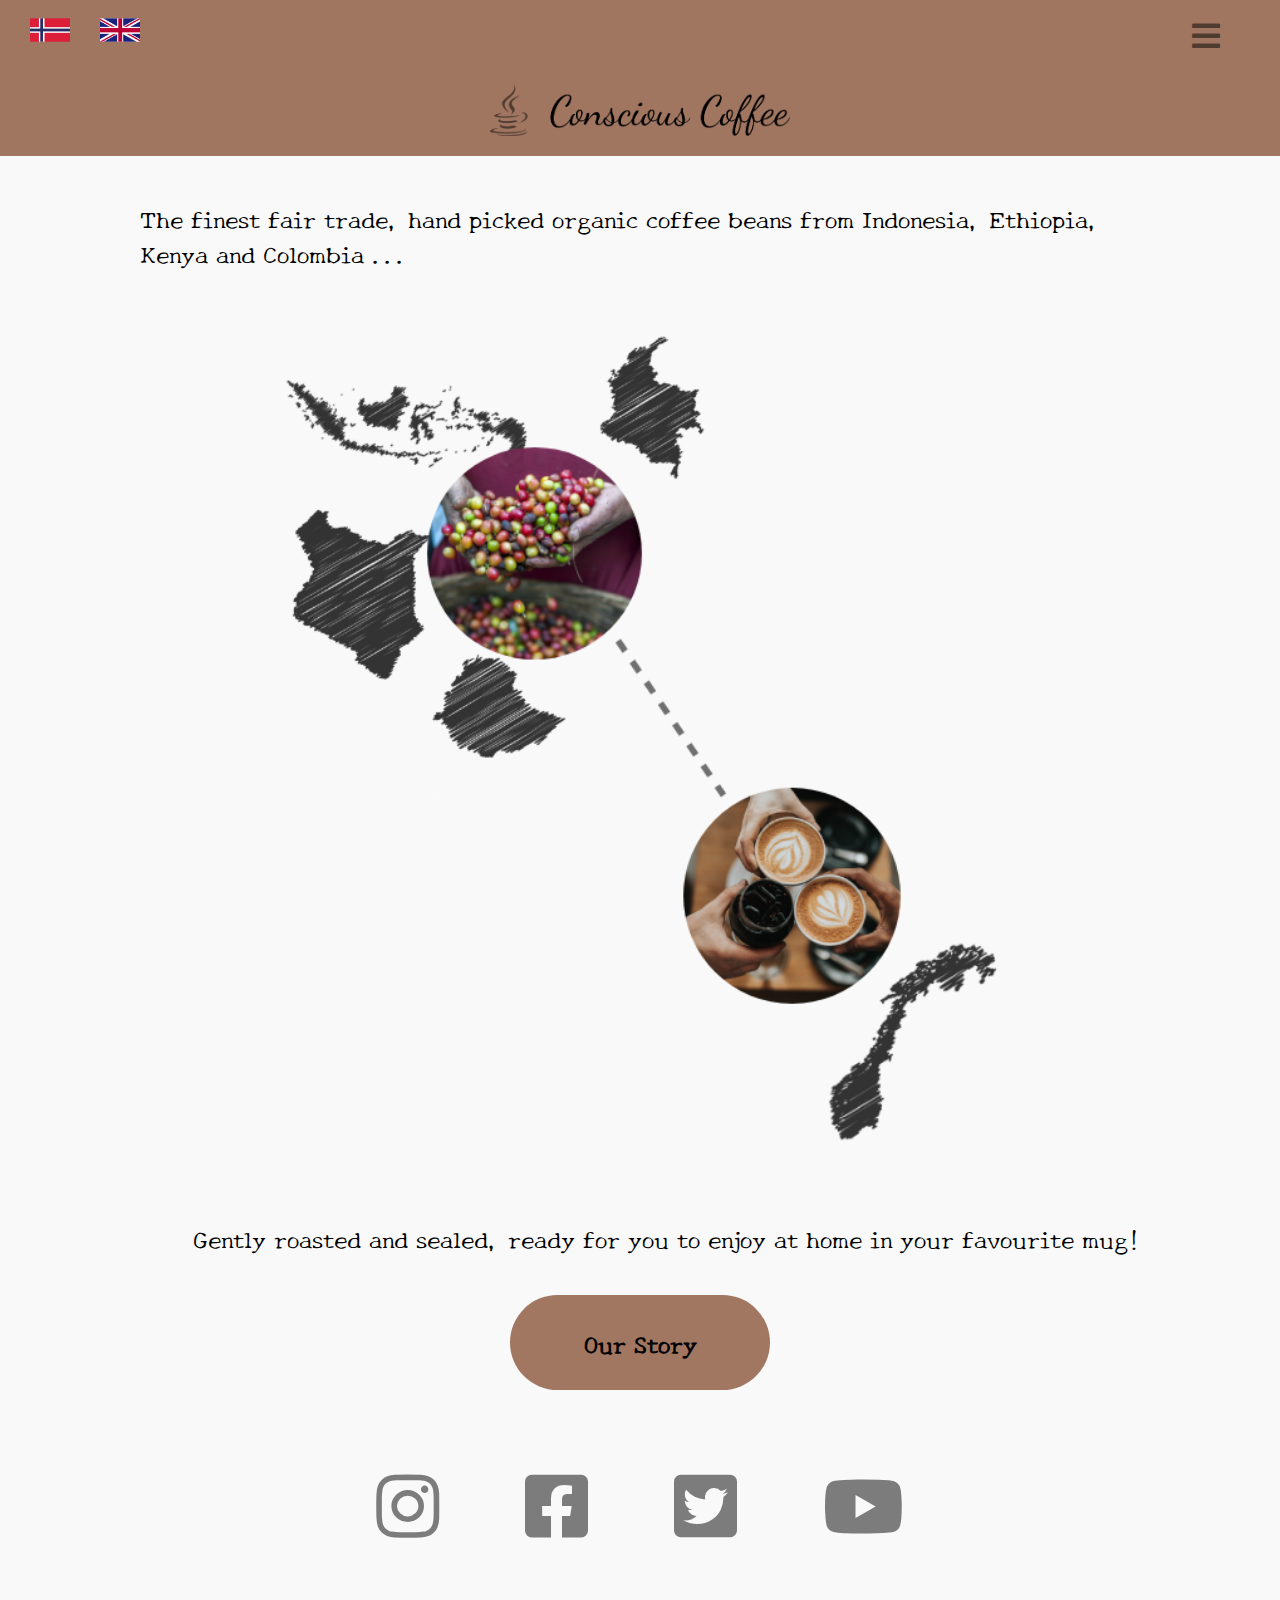
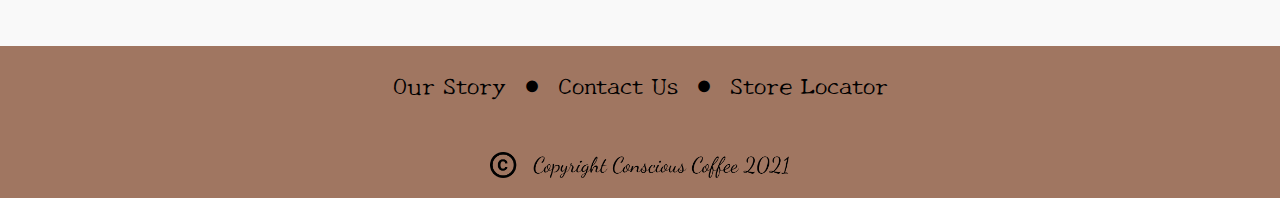
==== index.html @ 1dd689d3 "Add files via upload" ====
<!DOCTYPE html>
<html lang="en">
  <head>
    <meta charset="UTF-8" />
    <meta http-equiv="X-UA-Compatible" content="IE=edge" />
    <meta name="viewport" content="width=device-width, initial-scale=1.0" />
    <meta
      name="description"
      content="Experience the world's finest, organic coffee in your home."
    />
    <title>Conscious Coffee | Home</title>
    <link
      href="https://cdnjs.cloudflare.com/ajax/libs/font-awesome/5.12.1/css/all.min.css"
      rel="stylesheet"
    />
    <link rel="preconnect" href="https://fonts.gstatic.com" />
    <link
      href="https://fonts.googleapis.com/css2?family=New+Tegomin&display=swap"
      rel="stylesheet"
    />
    <link href="styles.css" rel="stylesheet" />
  </head>
  <body>
    <header>
      <a href=""
        ><img
          src="images/norwayflag.png"
          class="flag"
          alt="select Norwegian" /></a
      ><a href=""
        ><img src="images/ukflag.png" class="flag" alt="select English"
      /></a>
      <img src="images/title.png" class="title" alt="Conscious Coffee" />
      <label for="hamburger-menu"><i class="fas fa-bars"></i></label>
      <input type="checkbox" id="hamburger-menu" />
      <nav>
        <ul class="headerul">
          <li><a href="index.html" class="current">Home</a></li>
          <li><a href="about.html">Our Story</a></li>
          <li><a href="contact.html">Contact Us</a></li>
          <li><a href="locations.html">Store Locator</a></li>
        </ul>
      </nav>
    </header>
    <main>
      <p>
        The finest fair trade, hand picked organic coffee beans from Indonesia,
        Ethiopia, Kenya and Colombia ...
      </p>
      <img
        src="images/homeimage.png"
        class="homeimg"
        alt="The journey of our raw coffee beans from their native countries to Norway"
      />
      <p class="pright">
        Gently roasted and sealed, ready for you to enjoy at home in your
        favourite mug!
      </p>
      <div class="cta">
        <a href="about.html">Our Story</a>
      </div>
      <section>
        <div class="socialhome">
          <i class="fab fa-instagram"></i>
          <i class="fab fa-facebook-square"></i>
          <i class="fab fa-twitter-square"></i>
          <i class="fab fa-youtube"></i>
        </div>
      </section>
    </main>
    <footer>
      <ul class="footerul">
        <li><a href="about.html">Our Story</a></li>
        <i class="fas fa-circle"></i>
        <li><a href="contact.html">Contact Us</a></li>
        <i class="fas fa-circle"></i>
        <li><a href="locations.html">Store Locator</a></li>
      </ul>
      <img
        src="images/footer.png"
        class="footer"
        alt="copyright Conscious Coffee 2021"
      />
    </footer>
  </body>
</html>
---- styles.css ----
body {
  background-color: #f9f9f9;
  margin: 0;
}
header,
footer {
  background-color: #a07661;
}
nav {
  display: none;
  position: relative;
}
nav ul {
  position: absolute;
  background-color: #a07661;
  margin-top: 0;
  width: 100%;
  padding: 20px 0px;
}
nav ul li {
  text-align: center;
  list-style-type: none;
  text-decoration: none;
  color: black;
}
#hamburger-menu {
  display: none;
}
#hamburger-menu:checked ~ nav {
  display: block;
}
h1,
p,
a {
  font-family: "New Tegomin", serif;
}
a {
  text-decoration: none;
  color: black;
}
footer li {
  list-style-type: none;
}
.fa-bars {
  color: rgba(0, 0, 0, 0.5);
  position: absolute;
  top: 20px;
  right: 30px;
}
.title,
.footer {
  max-width: 200px;
  display: flex;
  margin: auto;
  padding: 20px;
}
main img {
  width: 100%;
}
main {
  padding: 20px;
}
footer a:hover {
  text-decoration: underline;
}
.current {
  color: white;
}
.footerul {
  display: flex;
  justify-content: center;
  padding: 20px 20px 0px 20px;
  text-align: center;
}
.fa-circle {
  font-size: 0.5em;
  padding: 10px;
}
.fa-instagram,
.fa-facebook-square,
.fa-twitter-square,
.fa-youtube {
  padding: 10px;
  font-size: 2em;
  display: inline-flex;
  margin: auto;
  margin: 40px 0px 20px 0px;
}
.flag {
  max-width: 30px;
  padding: 10px 0;
  margin-left: 30px;
}
main {
  max-width: 1000px;
  margin: auto;
}
/* Home page */

.socialhome {
  color: rgba(0, 0, 0, 0.5);
}
.cta {
  background-color: rgba(131, 75, 47, 0.75);
  color: black;
  border-radius: 100px;
  padding: 10px;
  text-align: center;
  display: flex;
  justify-content: center;
  max-width: 100px;
  margin: auto;
  font-weight: bold;
}
.cta:hover {
  background-color: rgba(131, 75, 47, 0.4);
  color: black;
  border-radius: 100px;
  padding: 10px;
  text-align: center;
  display: flex;
  justify-content: center;
  max-width: 100px;
  margin: auto;
}
.pright {
  text-align: right;
  margin-bottom: 40px;
}

/* Locations */

.locations a {
  text-decoration: underline;
}
.smallerheading {
  font-size: 1.5em;
}

/* Our Story */

.coffeebook,
.pourover {
  max-width: 300px;
  display: flex;
  margin: auto;
}

/* Contact */

.socialcont,
.socialhome {
  text-align: center;
  font-size: 1.5em;
}
hr {
  border-top: 4px dashed rgba(0, 0, 0, 0.5);
  margin: 20px;
}
.contact {
  text-align: center;
}
/* Media Queries */

@media (min-width: 500px) {
  .fa-instagram,
  .fa-facebook-square,
  .fa-twitter-square,
  .fa-youtube {
    padding: 20px;
    font-size: 2em;
  }
  .fa-bars {
    font-size: 2em;
    margin-right: 30px;
  }
  .flag {
    max-width: 40px;
  }
  @media (min-width: 600px) {
    h1 {
      font-size: 3em;
    }
    .title,
    .footer {
      max-width: 300px;
    }
    .contact {
      padding: 40px;
    }
    .footerul {
      font-size: 1.5em;
    }
    .fa-circle {
      padding: 15px 20px;
    }
    p {
      font-size: 1.5em;
    }
    .cta,
    .cta:hover {
      max-width: 200px;
      padding: 30px;
    }
    .cta a {
      font-size: 1.5em;
    }
    nav ul li {
      font-size: 1.5em;
    }
    .fa-envelope,
    .fa-comment-alt,
    .fa-phone-alt {
      font-size: 2em;
    }
    .smallerheading {
      font-size: 3em;
    }
    .fa-instagram,
    .fa-facebook-square,
    .fa-twitter-square,
    .fa-youtube {
      padding: 40px;
      font-size: 2.5em;
    }
    .contact p {
      font-size: 2em;
    }
  }
  @media (min-width: 700px) {
    .coffeebook,
    .pourover {
      max-width: 500px;
      display: flex;
      margin: auto;
    }
  }
  @media (min-width: 800px) {
    .homeimg,
    .map {
      max-width: 800px;
      display: flex;
      margin: auto;
    }
    .fa-instagram,
    .fa-facebook-square,
    .fa-twitter-square,
    .fa-youtube {
      padding: 40px;
      font-size: 3em;
    }
  }
}
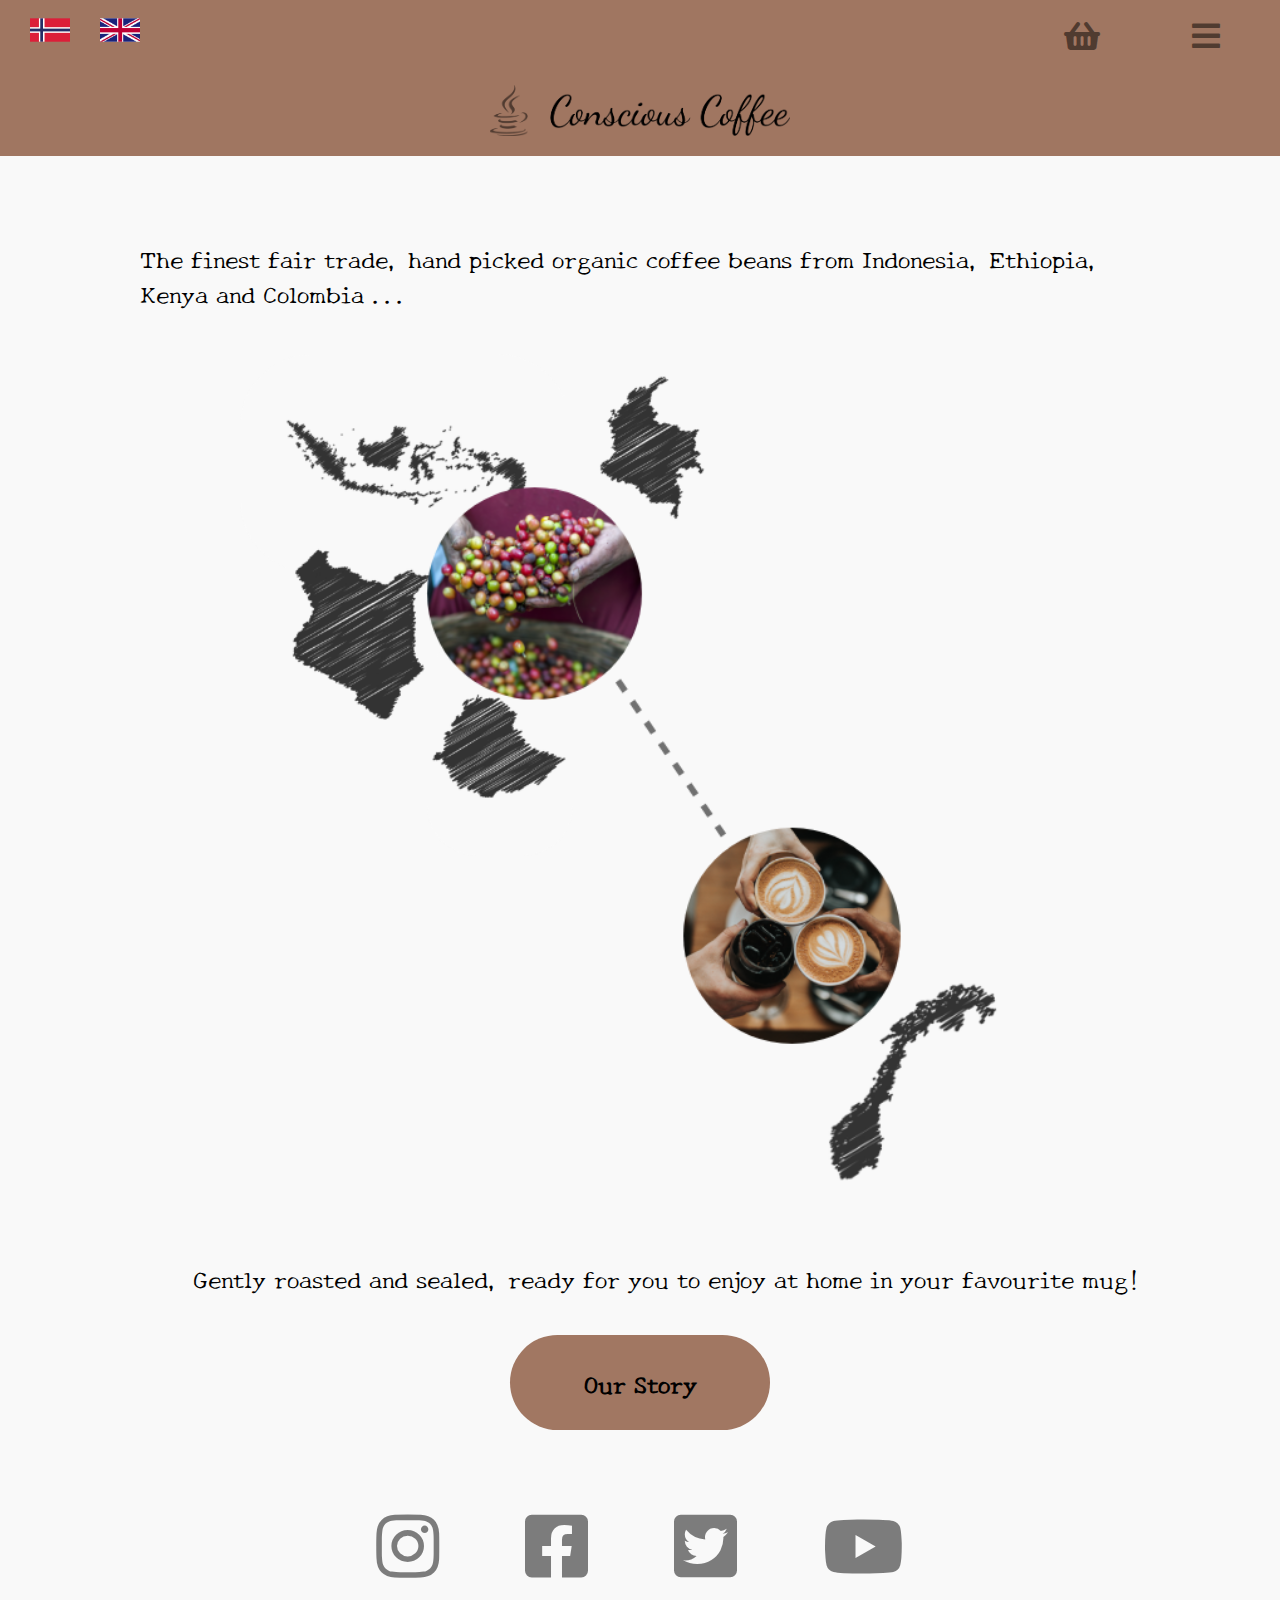
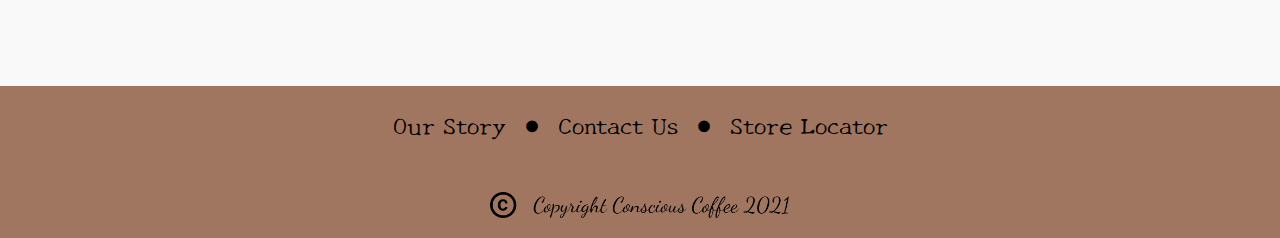
==== commit 96247087: "Add files via upload" ====
--- a/index.html
+++ b/index.html
@@ -19,6 +19,22 @@
       rel="stylesheet"
     />
     <link href="styles.css" rel="stylesheet" />
+    <!-- Hotjar Tracking Code for  -->
+    <script>
+      (function (h, o, t, j, a, r) {
+        h.hj =
+          h.hj ||
+          function () {
+            (h.hj.q = h.hj.q || []).push(arguments);
+          };
+        h._hjSettings = { hjid: 2391415, hjsv: 6 };
+        a = o.getElementsByTagName("head")[0];
+        r = o.createElement("script");
+        r.async = 1;
+        r.src = t + h._hjSettings.hjid + j + h._hjSettings.hjsv;
+        a.appendChild(r);
+      })(window, document, "https://static.hotjar.com/c/hotjar-", ".js?sv=");
+    </script>
   </head>
   <body>
     <header>
@@ -31,6 +47,7 @@
         ><img src="images/ukflag.png" class="flag" alt="select English"
       /></a>
       <img src="images/title.png" class="title" alt="Conscious Coffee" />
+      <i class="fas fa-shopping-basket"></i>
       <label for="hamburger-menu"><i class="fas fa-bars"></i></label>
       <input type="checkbox" id="hamburger-menu" />
       <nav>
@@ -39,10 +56,12 @@
           <li><a href="about.html">Our Story</a></li>
           <li><a href="contact.html">Contact Us</a></li>
           <li><a href="locations.html">Store Locator</a></li>
+          <li><a href="store.html">Online Store</a></li>
+          <li><a href="signup.html">Sign Up</a></li>
         </ul>
       </nav>
     </header>
-    <main>
+    <main class="home">
       <p>
         The finest fair trade, hand picked organic coffee beans from Indonesia,
         Ethiopia, Kenya and Colombia ...
--- a/styles.css
+++ b/styles.css
@@ -1,6 +1,17 @@
 body {
   background-color: #f9f9f9;
   margin: 0;
+}
+.home {
+  margin-top: 40px;
+}
+h1 {
+  text-align: center;
+  padding: 60px;
+  color: #a07661;
+}
+h2 {
+  margin-top: 0;
 }
 header,
 footer {
@@ -23,6 +34,9 @@
   text-decoration: none;
   color: black;
 }
+iframe {
+  max-width: 100%;
+}
 #hamburger-menu {
   display: none;
 }
@@ -30,8 +44,10 @@
   display: block;
 }
 h1,
+h2,
 p,
-a {
+a,
+label {
   font-family: "New Tegomin", serif;
 }
 a {
@@ -86,6 +102,12 @@
   margin: auto;
   margin: 40px 0px 20px 0px;
 }
+.fa-shopping-basket {
+  color: rgba(0, 0, 0, 0.5);
+  position: absolute;
+  top: 20px;
+  right: 80px;
+}
 .flag {
   max-width: 30px;
   padding: 10px 0;
@@ -135,6 +157,14 @@
 }
 .smallerheading {
   font-size: 1.5em;
+  text-align: center;
+}
+
+/* Bergen */
+
+.bergen {
+  max-width: 500px;
+  margin: auto;
 }
 
 /* Our Story */
@@ -160,6 +190,51 @@
 .contact {
   text-align: center;
 }
+
+/* Store */
+.cof {
+  display: flex;
+}
+.cof > div {
+  margin: 10px;
+}
+.coffeebag {
+  max-width: 100%;
+}
+button:hover {
+  cursor: pointer;
+}
+
+/* Sign up */
+
+.form-error {
+  display: none;
+  color: darkred;
+  font-size: 0.9rem;
+  margin-top: 2px;
+}
+
+input {
+  margin: 10px 0;
+}
+
+form {
+  background-color: darkgray;
+  max-width: 400px;
+  padding: 50px;
+  margin: auto;
+  text-align: center;
+  margin-top: 50px;
+}
+
+label {
+  font-weight: 700;
+}
+.indication {
+  text-align: center;
+  font-size: 1em;
+}
+
 /* Media Queries */
 
 @media (min-width: 500px) {
@@ -177,77 +252,95 @@
   .flag {
     max-width: 40px;
   }
-  @media (min-width: 600px) {
-    h1 {
-      font-size: 3em;
-    }
-    .title,
-    .footer {
-      max-width: 300px;
-    }
-    .contact {
-      padding: 40px;
-    }
-    .footerul {
-      font-size: 1.5em;
-    }
-    .fa-circle {
-      padding: 15px 20px;
-    }
-    p {
-      font-size: 1.5em;
-    }
-    .cta,
-    .cta:hover {
-      max-width: 200px;
-      padding: 30px;
-    }
-    .cta a {
-      font-size: 1.5em;
-    }
-    nav ul li {
-      font-size: 1.5em;
-    }
-    .fa-envelope,
-    .fa-comment-alt,
-    .fa-phone-alt {
-      font-size: 2em;
-    }
-    .smallerheading {
-      font-size: 3em;
-    }
-    .fa-instagram,
-    .fa-facebook-square,
-    .fa-twitter-square,
-    .fa-youtube {
-      padding: 40px;
-      font-size: 2.5em;
-    }
-    .contact p {
-      font-size: 2em;
-    }
-  }
-  @media (min-width: 700px) {
-    .coffeebook,
-    .pourover {
-      max-width: 500px;
-      display: flex;
-      margin: auto;
-    }
-  }
-  @media (min-width: 800px) {
-    .homeimg,
-    .map {
-      max-width: 800px;
-      display: flex;
-      margin: auto;
-    }
-    .fa-instagram,
-    .fa-facebook-square,
-    .fa-twitter-square,
-    .fa-youtube {
-      padding: 40px;
-      font-size: 3em;
-    }
-  }
-}
+  .coffeebag {
+    max-width: 300px;
+  }
+  .fa-shopping-basket {
+    font-size: 2em;
+    margin-right: 100px;
+  }
+}
+@media (min-width: 600px) {
+  h1 {
+    font-size: 3em;
+  }
+  .title,
+  .footer {
+    max-width: 300px;
+  }
+  .contact {
+    padding: 40px;
+  }
+  .footerul {
+    font-size: 1.5em;
+  }
+  .fa-circle {
+    padding: 15px 20px;
+  }
+  p {
+    font-size: 1.5em;
+  }
+  .cta,
+  .cta:hover {
+    max-width: 200px;
+    padding: 30px;
+  }
+  .cta a {
+    font-size: 1.5em;
+  }
+  nav ul li {
+    font-size: 1.5em;
+  }
+  .fa-envelope,
+  .fa-comment-alt,
+  .fa-phone-alt {
+    font-size: 2em;
+  }
+  .smallerheading {
+    font-size: 3em;
+  }
+  .fa-instagram,
+  .fa-facebook-square,
+  .fa-twitter-square,
+  .fa-youtube {
+    padding: 40px;
+    font-size: 2.5em;
+  }
+  .contact p {
+    font-size: 2em;
+  }
+}
+@media (min-width: 700px) {
+  .coffeebook,
+  .pourover {
+    max-width: 500px;
+    display: flex;
+    margin: auto;
+  }
+  .cof h2 {
+    margin-top: 60px;
+  }
+  button {
+    padding: 10px 30px;
+    font-size: 16px;
+    border-radius: 10px;
+  }
+}
+@media (min-width: 800px) {
+  .homeimg,
+  .map {
+    max-width: 800px;
+    display: flex;
+    margin: auto;
+  }
+  .fa-instagram,
+  .fa-facebook-square,
+  .fa-twitter-square,
+  .fa-youtube {
+    padding: 40px;
+    font-size: 3em;
+  }
+  .cof > div {
+    margin: 50px;
+  }
+}
